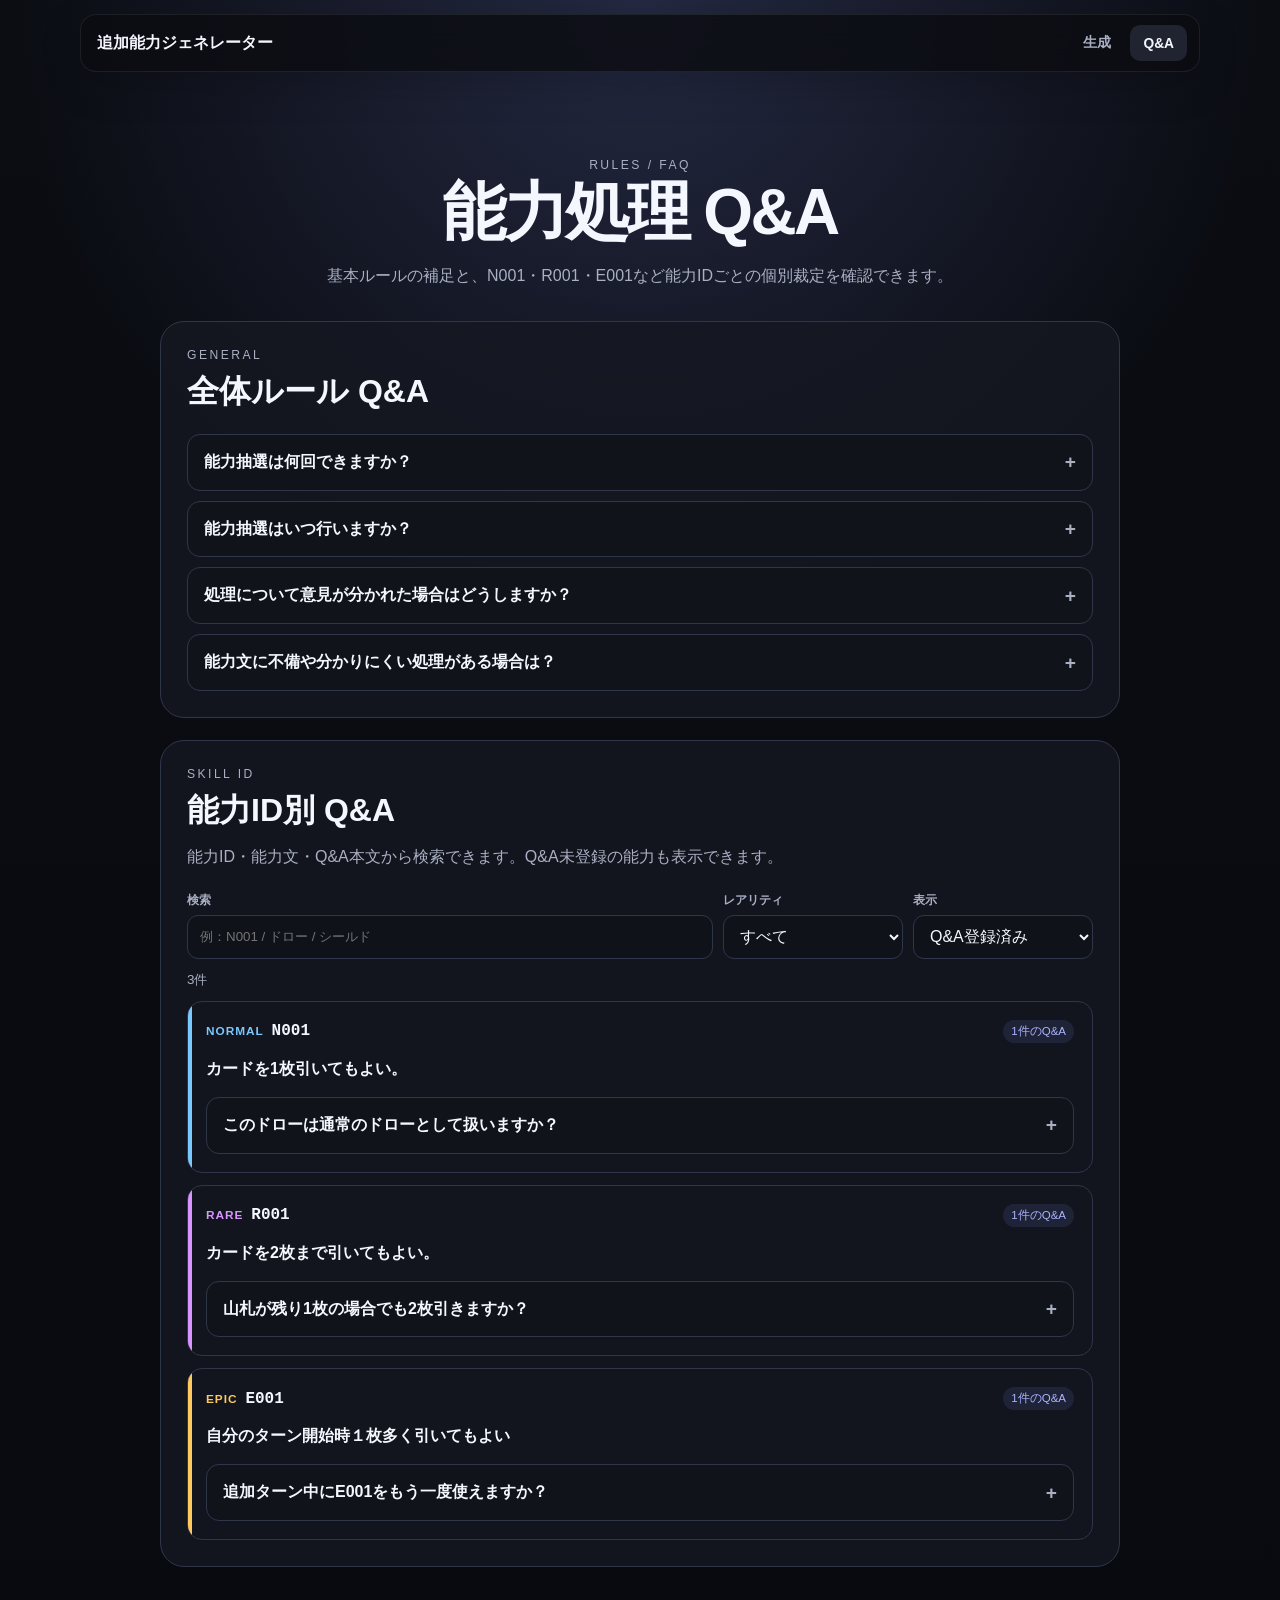
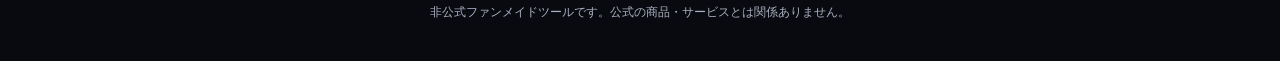
==== qa.html @ b52f4e7c "Add files via upload" ====
<!doctype html>
<html lang="ja">
<head>
  <meta charset="UTF-8" />
  <meta name="viewport" content="width=device-width, initial-scale=1.0" />
  <meta name="description" content="追加能力ジェネレーター 能力処理Q&A" />
  <title>能力Q&A | 追加能力ジェネレーター</title>
  <link rel="stylesheet" href="./style.css?v=20260819_1120" />
</head>
<body>
  <nav class="site-nav">
    <a class="nav-brand" href="./index.html">追加能力ジェネレーター</a>
    <div class="nav-links">
      <a class="nav-link" href="./index.html">生成</a>
      <a class="nav-link active" href="./qa.html">Q&amp;A</a>
    </div>
  </nav>

  <main class="page-shell qa-page">
    <header class="qa-hero">
      <p class="eyebrow">RULES / FAQ</p>
      <h1>能力処理 Q&amp;A</h1>
      <p class="lead">基本ルールの補足と、N001・R001・E001など能力IDごとの個別裁定を確認できます。</p>
    </header>

    <section class="qa-section">
      <div class="section-heading">
        <p class="eyebrow">GENERAL</p>
        <h2>全体ルール Q&amp;A</h2>
      </div>
      <div id="general-qa-list" class="qa-list"></div>
    </section>

    <section class="qa-section">
      <div class="section-heading">
        <p class="eyebrow">SKILL ID</p>
        <h2>能力ID別 Q&amp;A</h2>
        <p class="section-lead">能力ID・能力文・Q&amp;A本文から検索できます。Q&amp;A未登録の能力も表示できます。</p>
      </div>

      <div class="qa-toolbar">
        <label class="search-box">
          <span>検索</span>
          <input id="qa-search" type="search" placeholder="例：N001 / ドロー / シールド" />
        </label>
        <label class="filter-box">
          <span>レアリティ</span>
          <select id="qa-rarity-filter">
            <option value="all">すべて</option>
            <option value="normal">NORMAL</option>
            <option value="rare">RARE</option>
            <option value="epic">EPIC</option>
          </select>
        </label>
        <label class="filter-box">
          <span>表示</span>
          <select id="qa-status-filter">
            <option value="registered">Q&amp;A登録済み</option>
            <option value="all">すべての能力</option>
            <option value="unregistered">未登録のみ</option>
          </select>
        </label>
      </div>

      <div class="qa-count-row"><span id="qa-result-count">0件</span></div>
      <div id="skill-qa-list" class="skill-qa-list"></div>
    </section>

    <footer><p>非公式ファンメイドツールです。公式の商品・サービスとは関係ありません。</p></footer>
  </main>

  <script type="module" src="./qa.js?v=20260819_1120"></script>
</body>
</html>
---- style.css ----
:root {
  color-scheme: dark;
  --bg: #0c0d12;
  --panel: #151821;
  --panel-2: #1d2230;
  --text: #f5f7ff;
  --muted: #a9b0c3;
  --line: #30364a;
  --normal: #79c8ff;
  --rare: #d995ff;
  --epic: #ffc95f;
  --accent: #7e8cff;
}

* {
  box-sizing: border-box;
}

body {
  margin: 0;
  min-height: 100vh;
  font-family:
    Inter, "Noto Sans JP", "Yu Gothic UI", "Yu Gothic", Meiryo, sans-serif;
  background:
    radial-gradient(circle at top, #242942 0%, transparent 35%),
    linear-gradient(180deg, #0b0d13 0%, #090a0f 100%);
  color: var(--text);
}

button,
select {
  font: inherit;
}

button {
  cursor: pointer;
}

.page-shell {
  width: min(960px, calc(100% - 32px));
  margin: 0 auto;
  padding: 48px 0 28px;
}

.hero {
  text-align: center;
  margin-bottom: 28px;
}

.eyebrow {
  margin: 0 0 8px;
  letter-spacing: 0.2em;
  font-size: 0.76rem;
  color: var(--muted);
}

h1 {
  margin: 0;
  font-size: clamp(2rem, 6vw, 4rem);
  line-height: 1;
  letter-spacing: -0.04em;
}

.lead {
  max-width: 650px;
  margin: 18px auto 0;
  line-height: 1.8;
  color: var(--muted);
}

.generator-panel {
  padding: 22px;
  border: 1px solid var(--line);
  border-radius: 24px;
  background: rgba(21, 24, 33, 0.92);
  box-shadow: 0 24px 80px rgba(0, 0, 0, 0.35);
}

.control-row {
  display: grid;
  grid-template-columns: auto minmax(120px, 190px) 1fr;
  gap: 12px;
  align-items: center;
  margin-bottom: 18px;
}

.control-row label {
  color: var(--muted);
  font-size: 0.92rem;
}

select,
.primary-button,
.secondary-button {
  min-height: 44px;
  border-radius: 12px;
  border: 1px solid var(--line);
}

select {
  padding: 0 12px;
  background: #0f1219;
  color: var(--text);
}

.primary-button {
  border: 0;
  padding: 0 24px;
  font-weight: 800;
  color: white;
  background: linear-gradient(135deg, #596cff, #965eff);
  box-shadow: 0 10px 28px rgba(109, 96, 255, 0.28);
}

.primary-button:hover {
  filter: brightness(1.08);
}

.result-card {
  position: relative;
  overflow: hidden;
  min-height: 390px;
  padding: 28px;
  border-radius: 20px;
  border: 1px solid var(--line);
  background:
    linear-gradient(145deg, rgba(255, 255, 255, 0.035), transparent 45%),
    var(--panel-2);
}

.result-card::before {
  content: "";
  position: absolute;
  inset: 0 auto 0 0;
  width: 5px;
  background: var(--normal);
}

.result-card.rarity-rare::before {
  background: var(--rare);
}

.result-card.rarity-epic::before {
  background: var(--epic);
}

.result-card.rarity-epic {
  box-shadow:
    inset 0 0 45px rgba(255, 201, 95, 0.06),
    0 0 40px rgba(255, 201, 95, 0.05);
}

.card-top,
.count-area {
  display: flex;
  align-items: center;
  justify-content: space-between;
  gap: 16px;
}

.card-top {
  margin-bottom: 32px;
}

.rarity-badge {
  display: inline-flex;
  align-items: center;
  min-height: 34px;
  padding: 0 13px;
  border-radius: 999px;
  background: rgba(121, 200, 255, 0.13);
  color: var(--normal);
  font-weight: 900;
  letter-spacing: 0.08em;
}

.rarity-rare .rarity-badge {
  background: rgba(217, 149, 255, 0.13);
  color: var(--rare);
}

.rarity-epic .rarity-badge {
  background: rgba(255, 201, 95, 0.14);
  color: var(--epic);
}

.skill-id {
  color: var(--muted);
  font-family: ui-monospace, SFMono-Regular, Menlo, Consolas, monospace;
}

.result-block {
  padding: 4px 0;
}

.result-label {
  display: block;
  margin-bottom: 10px;
  color: var(--muted);
  font-size: 0.78rem;
  font-weight: 800;
  letter-spacing: 0.12em;
}

.result-block p {
  margin: 0;
  font-size: clamp(1.1rem, 3vw, 1.45rem);
  line-height: 1.75;
  font-weight: 700;
}

.divider {
  height: 1px;
  margin: 24px 0;
  background: var(--line);
}

.count-area .result-label {
  margin: 0;
}

#count-text {
  font-size: clamp(1.15rem, 3vw, 1.5rem);
}

.secondary-actions {
  display: flex;
  justify-content: flex-end;
  margin-top: 14px;
}

.secondary-button {
  padding: 0 18px;
  background: #11141c;
  color: var(--text);
}

.secondary-button:disabled {
  opacity: 0.45;
  cursor: default;
}

.info-grid {
  display: grid;
  grid-template-columns: repeat(3, 1fr);
  gap: 14px;
  margin-top: 18px;
}

.info-card {
  padding: 18px;
  border: 1px solid var(--line);
  border-radius: 16px;
  background: rgba(21, 24, 33, 0.72);
}

.info-card h2 {
  margin: 0 0 8px;
  font-size: 1rem;
}

.info-card:nth-child(1) h2 {
  color: var(--normal);
}

.info-card:nth-child(2) h2 {
  color: var(--rare);
}

.info-card:nth-child(3) h2 {
  color: var(--epic);
}

.info-card p,
footer {
  color: var(--muted);
}

.info-card p {
  margin: 0;
  line-height: 1.7;
  font-size: 0.9rem;
}

footer {
  padding-top: 24px;
  text-align: center;
  font-size: 0.78rem;
}

@media (max-width: 700px) {
  .page-shell {
    width: min(100% - 20px, 960px);
    padding-top: 28px;
  }

  .generator-panel {
    padding: 14px;
    border-radius: 18px;
  }

  .control-row {
    grid-template-columns: 1fr;
  }

  .control-row label {
    margin-bottom: -4px;
  }

  .result-card {
    min-height: 360px;
    padding: 22px 20px;
  }

  .info-grid {
    grid-template-columns: 1fr;
  }
}


/* ===== Ability Stock ===== */

.secondary-actions {
  gap: 10px;
}

.stock-button {
  min-height: 44px;
  padding: 0 20px;
  border: 1px solid rgba(126, 140, 255, 0.45);
  border-radius: 12px;
  background: rgba(126, 140, 255, 0.13);
  color: var(--text);
  font-weight: 800;
}

.stock-button:hover:not(:disabled) {
  background: rgba(126, 140, 255, 0.22);
}

.stock-button:disabled {
  opacity: 0.45;
  cursor: default;
}

.stock-section {
  margin-top: 18px;
  padding: 22px;
  border: 1px solid var(--line);
  border-radius: 24px;
  background: rgba(21, 24, 33, 0.86);
}

.stock-header {
  display: flex;
  align-items: center;
  justify-content: space-between;
  gap: 16px;
}

.stock-header h2 {
  margin: 0;
  font-size: 1.35rem;
}

.stock-header h2 span {
  display: inline-flex;
  align-items: center;
  justify-content: center;
  min-width: 30px;
  min-height: 30px;
  margin-left: 6px;
  padding: 0 8px;
  border-radius: 999px;
  background: #252a39;
  color: var(--muted);
  font-size: 0.88rem;
}

.stock-eyebrow {
  margin-bottom: 4px;
}

.stock-note {
  margin: 10px 0 18px;
  color: var(--muted);
  font-size: 0.82rem;
}

.danger-button {
  min-height: 40px;
  padding: 0 14px;
  border: 1px solid #4d3540;
  border-radius: 10px;
  background: #1a1216;
  color: #ff9aad;
}

.danger-button:disabled {
  opacity: 0.4;
  cursor: default;
}

.stock-list {
  display: grid;
  gap: 12px;
}

.stock-empty {
  margin: 0;
  padding: 24px 12px;
  border: 1px dashed var(--line);
  border-radius: 14px;
  text-align: center;
  color: var(--muted);
}

.stock-item {
  position: relative;
  overflow: hidden;
  display: grid;
  grid-template-columns: 52px 1fr auto;
  gap: 14px;
  align-items: start;
  padding: 16px;
  border: 1px solid var(--line);
  border-radius: 14px;
  background: #12151d;
}

.stock-item::before {
  content: "";
  position: absolute;
  inset: 0 auto 0 0;
  width: 4px;
  background: var(--normal);
}

.stock-item.rarity-rare::before {
  background: var(--rare);
}

.stock-item.rarity-epic::before {
  background: var(--epic);
}

.stock-number {
  color: var(--muted);
  font-family: ui-monospace, SFMono-Regular, Menlo, Consolas, monospace;
  font-weight: 800;
}

.stock-content {
  min-width: 0;
}

.stock-meta {
  display: flex;
  flex-wrap: wrap;
  gap: 7px;
  align-items: center;
  margin-bottom: 8px;
}

.stock-rarity {
  font-size: 0.75rem;
  font-weight: 900;
  letter-spacing: 0.08em;
}

.stock-item.rarity-normal .stock-rarity {
  color: var(--normal);
}

.stock-item.rarity-rare .stock-rarity {
  color: var(--rare);
}

.stock-item.rarity-epic .stock-rarity {
  color: var(--epic);
}

.stock-skill-id,
.stock-count-text {
  color: var(--muted);
  font-size: 0.76rem;
}

.stock-condition,
.stock-skill {
  margin: 0;
  line-height: 1.65;
}

.stock-condition {
  margin-bottom: 5px;
  color: #cdd2df;
  font-size: 0.88rem;
}

.stock-skill {
  font-weight: 700;
}

.stock-delete {
  min-height: 34px;
  padding: 0 10px;
  border: 1px solid var(--line);
  border-radius: 9px;
  background: #171a23;
  color: var(--muted);
}

.stock-delete:hover {
  color: #ff9aad;
  border-color: #60404a;
}

@media (max-width: 700px) {
  .secondary-actions {
    display: grid;
    grid-template-columns: 1fr 1fr;
  }

  .secondary-button,
  .stock-button {
    width: 100%;
  }

  .stock-section {
    padding: 16px 14px;
    border-radius: 18px;
  }

  .stock-header {
    align-items: flex-start;
  }

  .stock-item {
    grid-template-columns: 34px 1fr;
  }

  .stock-delete {
    grid-column: 2;
    justify-self: start;
  }
}


/* ===== Usage Counter ===== */

.stock-usage-area {
  display: flex;
  flex-wrap: wrap;
  align-items: center;
  gap: 10px;
  margin-top: 12px;
}

.stock-usage-text {
  display: inline-flex;
  align-items: center;
  min-height: 34px;
  padding: 0 11px;
  border-radius: 9px;
  background: #202532;
  font-size: 0.86rem;
}

.stock-use {
  min-height: 36px;
  padding: 0 14px;
  border: 1px solid rgba(126, 140, 255, 0.48);
  border-radius: 9px;
  background: rgba(126, 140, 255, 0.15);
  color: var(--text);
  font-weight: 800;
}

.stock-use:hover:not(:disabled) {
  background: rgba(126, 140, 255, 0.26);
}

.stock-use:disabled {
  border-color: var(--line);
  background: #161922;
  color: #747b8e;
  cursor: default;
}

.stock-item.usage-complete {
  opacity: 0.72;
}

.stock-item.usage-complete .stock-usage-text {
  background: #1a1c24;
  color: #8b92a3;
}


/* ===== Batch Generate ===== */

.batch-button {
  min-height: 44px;
  padding: 0 20px;
  border: 1px solid rgba(255, 201, 95, 0.48);
  border-radius: 12px;
  background: rgba(255, 201, 95, 0.12);
  color: var(--text);
  font-weight: 800;
}

.batch-button:hover {
  background: rgba(255, 201, 95, 0.22);
}

@media (max-width: 700px) {
  .secondary-actions {
    grid-template-columns: 1fr 1fr 1fr;
  }

  .batch-button {
    width: 100%;
  }
}


/* ===== Navigation / Rules / Q&A ===== */
.site-nav {
  position: sticky;
  top: 0;
  z-index: 50;
  display: flex;
  align-items: center;
  justify-content: space-between;
  gap: 18px;
  width: min(1120px, calc(100% - 32px));
  margin: 14px auto 0;
  padding: 10px 12px 10px 16px;
  border: 1px solid rgba(255,255,255,.08);
  border-radius: 16px;
  background: rgba(12,13,18,.82);
  backdrop-filter: blur(18px);
  box-shadow: 0 12px 40px rgba(0,0,0,.18);
}
.nav-brand { color: var(--text); text-decoration: none; font-weight: 900; }
.nav-links { display: flex; gap: 6px; }
.nav-link {
  display: inline-flex; align-items: center; min-height: 36px; padding: 0 13px;
  border-radius: 10px; color: var(--muted); text-decoration: none; font-size: .86rem; font-weight: 800;
}
.nav-link:hover, .nav-link.active { background: #202431; color: var(--text); }

.rules-section, .qa-section {
  margin-top: 22px; padding: 26px; border: 1px solid var(--line); border-radius: 24px;
  background: rgba(21,24,33,.82);
}
.section-heading { margin-bottom: 20px; }
.section-heading h2 { margin: 0; font-size: clamp(1.45rem,4vw,2rem); }
.section-lead { max-width: 780px; margin: 10px 0 0; color: var(--muted); line-height: 1.8; }
.rules-grid { display: grid; grid-template-columns: repeat(2,1fr); gap: 12px; }
.rule-card {
  display: grid; grid-template-columns: 42px 1fr; gap: 12px; padding: 18px;
  border: 1px solid var(--line); border-radius: 16px; background: #12151d;
}
.rule-card.wide-rule { grid-column: 1 / -1; }
.rule-number {
  display: inline-flex; align-items: center; justify-content: center; width: 38px; height: 38px;
  border-radius: 10px; background: rgba(126,140,255,.14); color: #aab3ff; font-weight: 900;
  font-family: ui-monospace,SFMono-Regular,Menlo,Consolas,monospace;
}
.rule-card h3 { margin: 2px 0 7px; font-size: 1rem; }
.rule-card p { margin: 0; color: var(--muted); line-height: 1.75; font-size: .9rem; }
.rules-note {
  display: grid; grid-template-columns: 48px 1fr auto; gap: 14px; align-items: center; margin-top: 14px; padding: 18px;
  border: 1px solid rgba(217,149,255,.24); border-radius: 16px;
  background: linear-gradient(135deg,rgba(217,149,255,.08),rgba(126,140,255,.07));
}
.rules-note-icon {
  display: flex; align-items: center; justify-content: center; width: 44px; height: 44px; border-radius: 50%;
  background: rgba(217,149,255,.16); color: var(--rare); font-size: 1.2rem; font-weight: 900;
}
.rules-note h3, .rules-note p { margin: 0; }
.rules-note p { margin-top: 4px; color: var(--muted); line-height: 1.6; font-size: .87rem; }
.qa-link-button, .qa-current-button, .stock-qa-link {
  display: inline-flex; align-items: center; justify-content: center; text-decoration: none; font-weight: 800;
}
.qa-link-button {
  min-height: 42px; padding: 0 16px; border: 1px solid rgba(217,149,255,.34); border-radius: 11px;
  background: rgba(217,149,255,.1); color: var(--text);
}
.qa-current-button {
  min-height: 44px; padding: 0 16px; border: 1px solid rgba(121,200,255,.38); border-radius: 12px;
  background: rgba(121,200,255,.09); color: var(--text);
}
.qa-current-button.disabled { opacity: .4; pointer-events: none; }
.stock-qa-link {
  min-height: 36px; padding: 0 12px; border: 1px solid var(--line); border-radius: 9px;
  background: #171a23; color: var(--muted); font-size: .82rem;
}
.stock-qa-link:hover { color: var(--text); }

.qa-page { max-width: 1040px; }
.qa-hero { padding: 38px 0 8px; text-align: center; }
.qa-list { display: grid; gap: 10px; }
.qa-list.compact { margin-top: 14px; }
.qa-item { overflow: hidden; border: 1px solid var(--line); border-radius: 13px; background: #10131a; }
.qa-item summary {
  position: relative; padding: 15px 46px 15px 16px; cursor: pointer; list-style: none; font-weight: 800; line-height: 1.55;
}
.qa-item summary::-webkit-details-marker { display: none; }
.qa-item summary::after { content: "+"; position: absolute; right: 16px; top: 50%; transform: translateY(-50%); color: var(--muted); font-size: 1.2rem; }
.qa-item[open] summary::after { content: "−"; }
.qa-answer { padding: 0 16px 16px; color: var(--muted); line-height: 1.8; white-space: pre-wrap; }
.qa-toolbar { display: grid; grid-template-columns: minmax(240px,1fr) 180px 180px; gap: 10px; margin-bottom: 10px; }
.search-box, .filter-box { display: grid; gap: 6px; }
.search-box span, .filter-box span { color: var(--muted); font-size: .76rem; font-weight: 800; }
.search-box input, .filter-box select {
  width: 100%; min-height: 44px; padding: 0 12px; border: 1px solid var(--line); border-radius: 11px;
  background: #0f1219; color: var(--text);
}
.qa-count-row { margin: 12px 0; color: var(--muted); font-size: .84rem; }
.skill-qa-list { display: grid; gap: 12px; }
.skill-qa-card {
  position: relative; overflow: hidden; padding: 18px; border: 1px solid var(--line); border-radius: 15px; background: #12151d;
}
.skill-qa-card::before { content: ""; position: absolute; inset: 0 auto 0 0; width: 4px; background: var(--normal); }
.skill-qa-card.rarity-rare::before { background: var(--rare); }
.skill-qa-card.rarity-epic::before { background: var(--epic); }
.skill-qa-header { display: flex; flex-wrap: wrap; gap: 8px; align-items: center; }
.skill-qa-badge { font-size: .74rem; font-weight: 900; letter-spacing: .08em; }
.rarity-normal .skill-qa-badge { color: var(--normal); }
.rarity-rare .skill-qa-badge { color: var(--rare); }
.rarity-epic .skill-qa-badge { color: var(--epic); }
.skill-qa-id { font-family: ui-monospace,SFMono-Regular,Menlo,Consolas,monospace; }
.qa-status { margin-left: auto; padding: 4px 8px; border-radius: 999px; background: #1d2029; color: var(--muted); font-size: .72rem; }
.qa-status.registered { background: rgba(126,140,255,.12); color: #abb4ff; }
.skill-qa-text { margin: 12px 0 0; line-height: 1.75; font-weight: 700; }
.qa-unregistered-note, .qa-empty { color: var(--muted); }
.qa-unregistered-note { margin: 12px 0 0; font-size: .84rem; }
.qa-empty { padding: 28px; border: 1px dashed var(--line); border-radius: 14px; text-align: center; }

@media (max-width: 760px) {
  .site-nav { width: calc(100% - 20px); margin-top: 10px; }
  .nav-brand { font-size: .88rem; }
  .rules-section, .qa-section { padding: 18px 14px; border-radius: 18px; }
  .rules-grid { grid-template-columns: 1fr; }
  .rule-card.wide-rule { grid-column: auto; }
  .rules-note { grid-template-columns: 42px 1fr; }
  .qa-link-button { grid-column: 1 / -1; }
  .qa-toolbar { grid-template-columns: 1fr; }
  .qa-status { margin-left: 0; }
  .secondary-actions { grid-template-columns: 1fr 1fr; }
  .qa-current-button { width: 100%; }
}
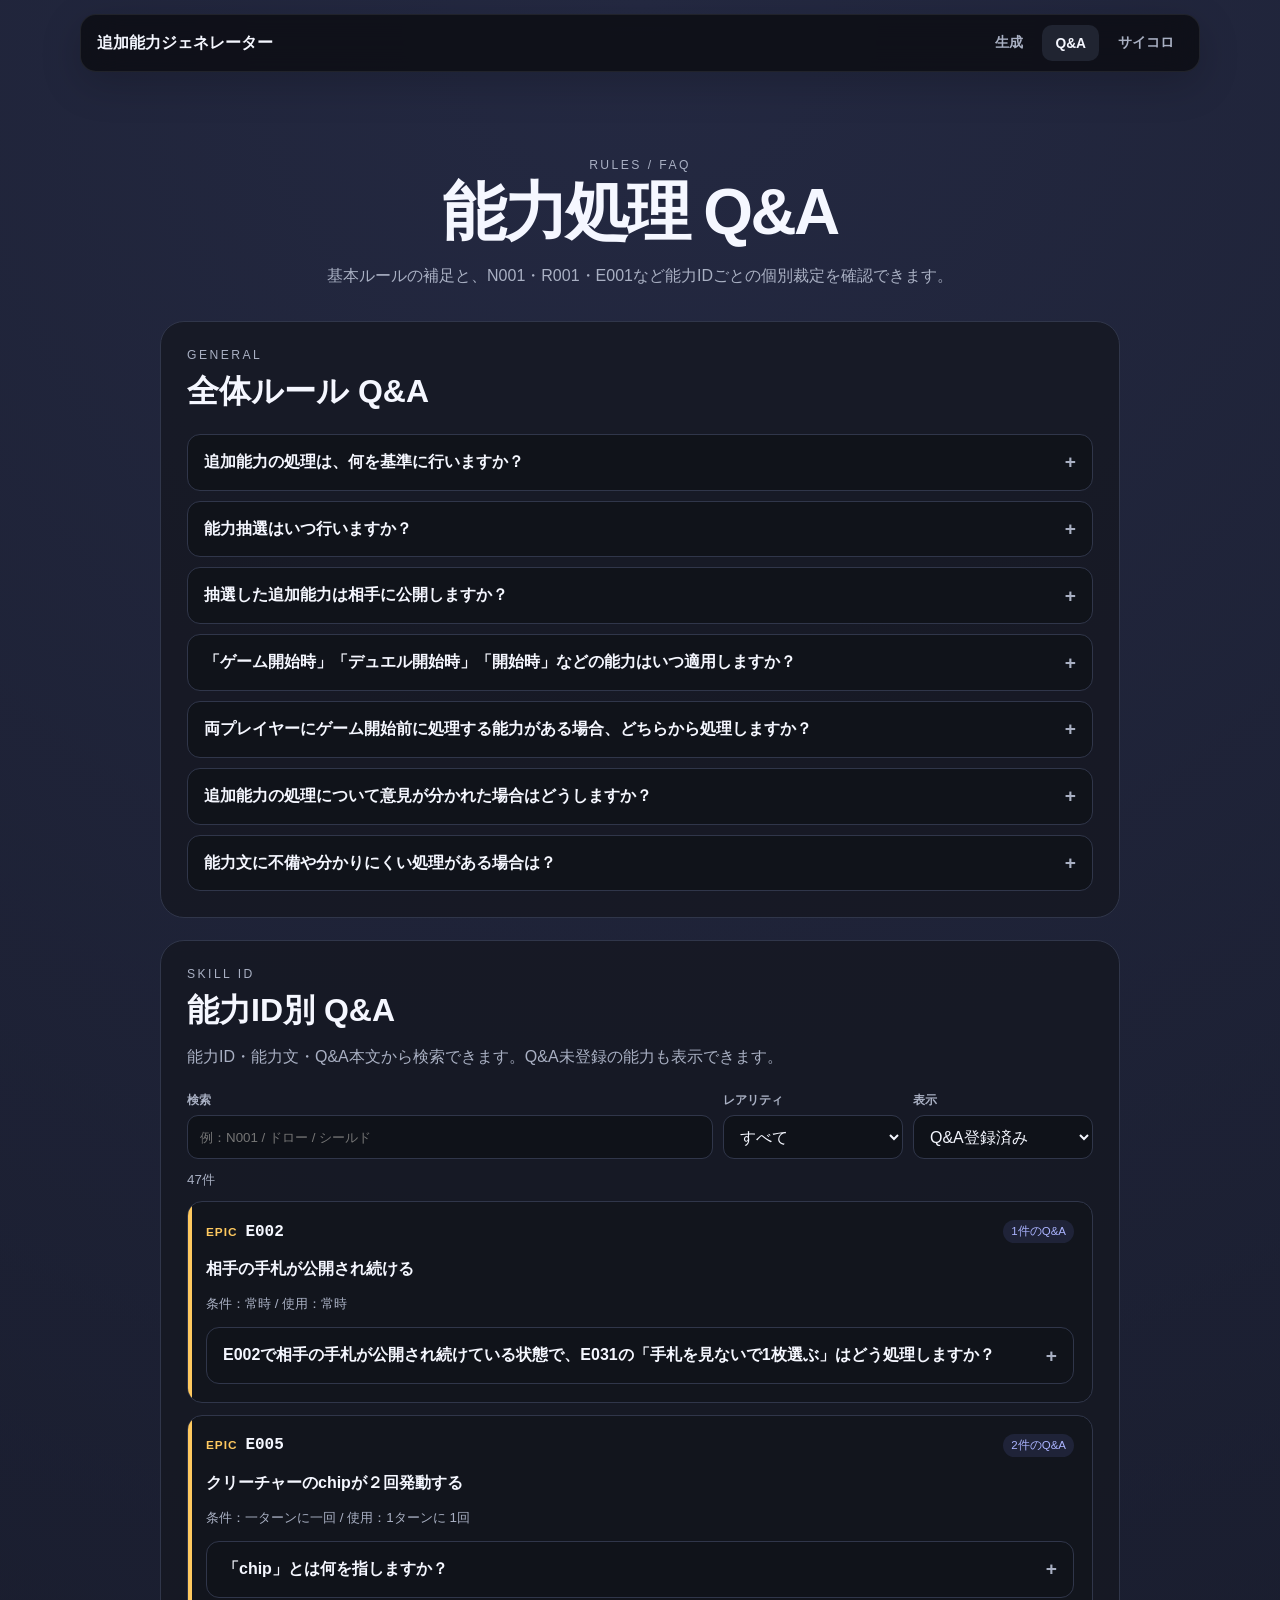
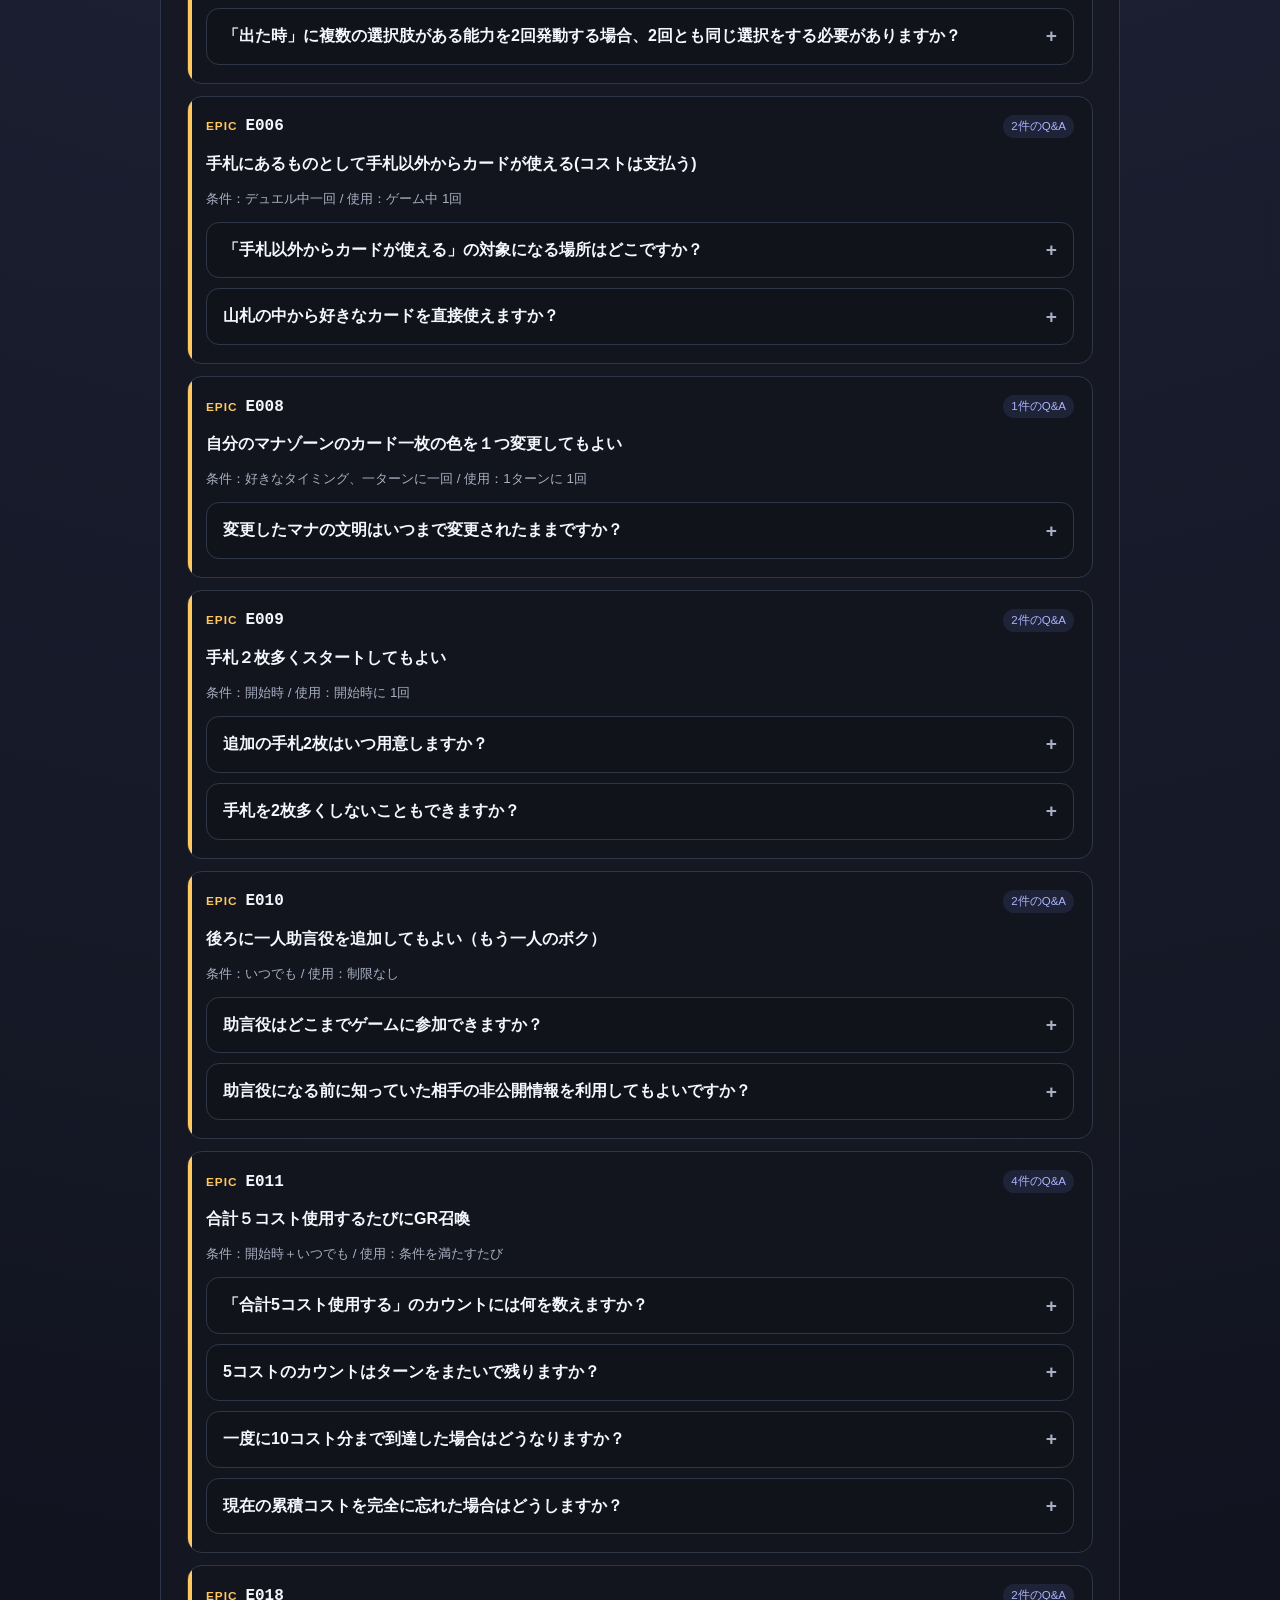
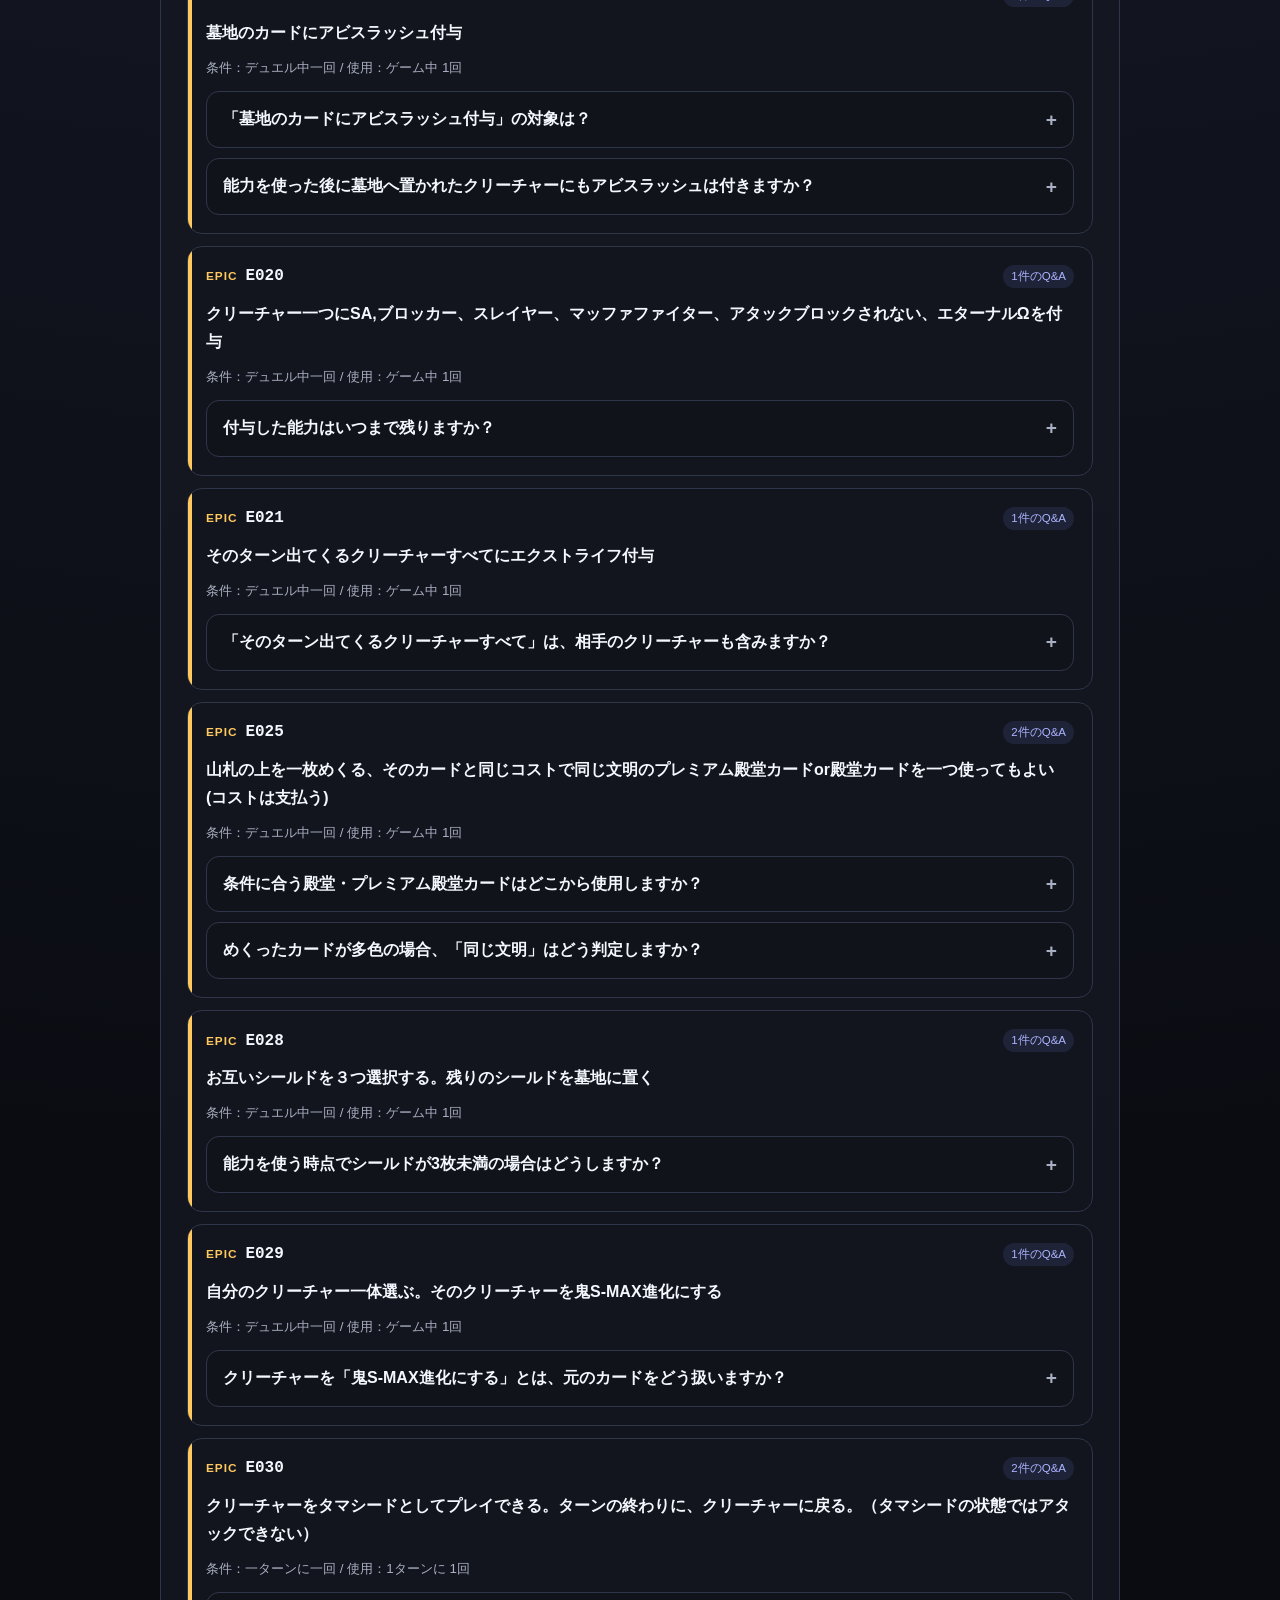
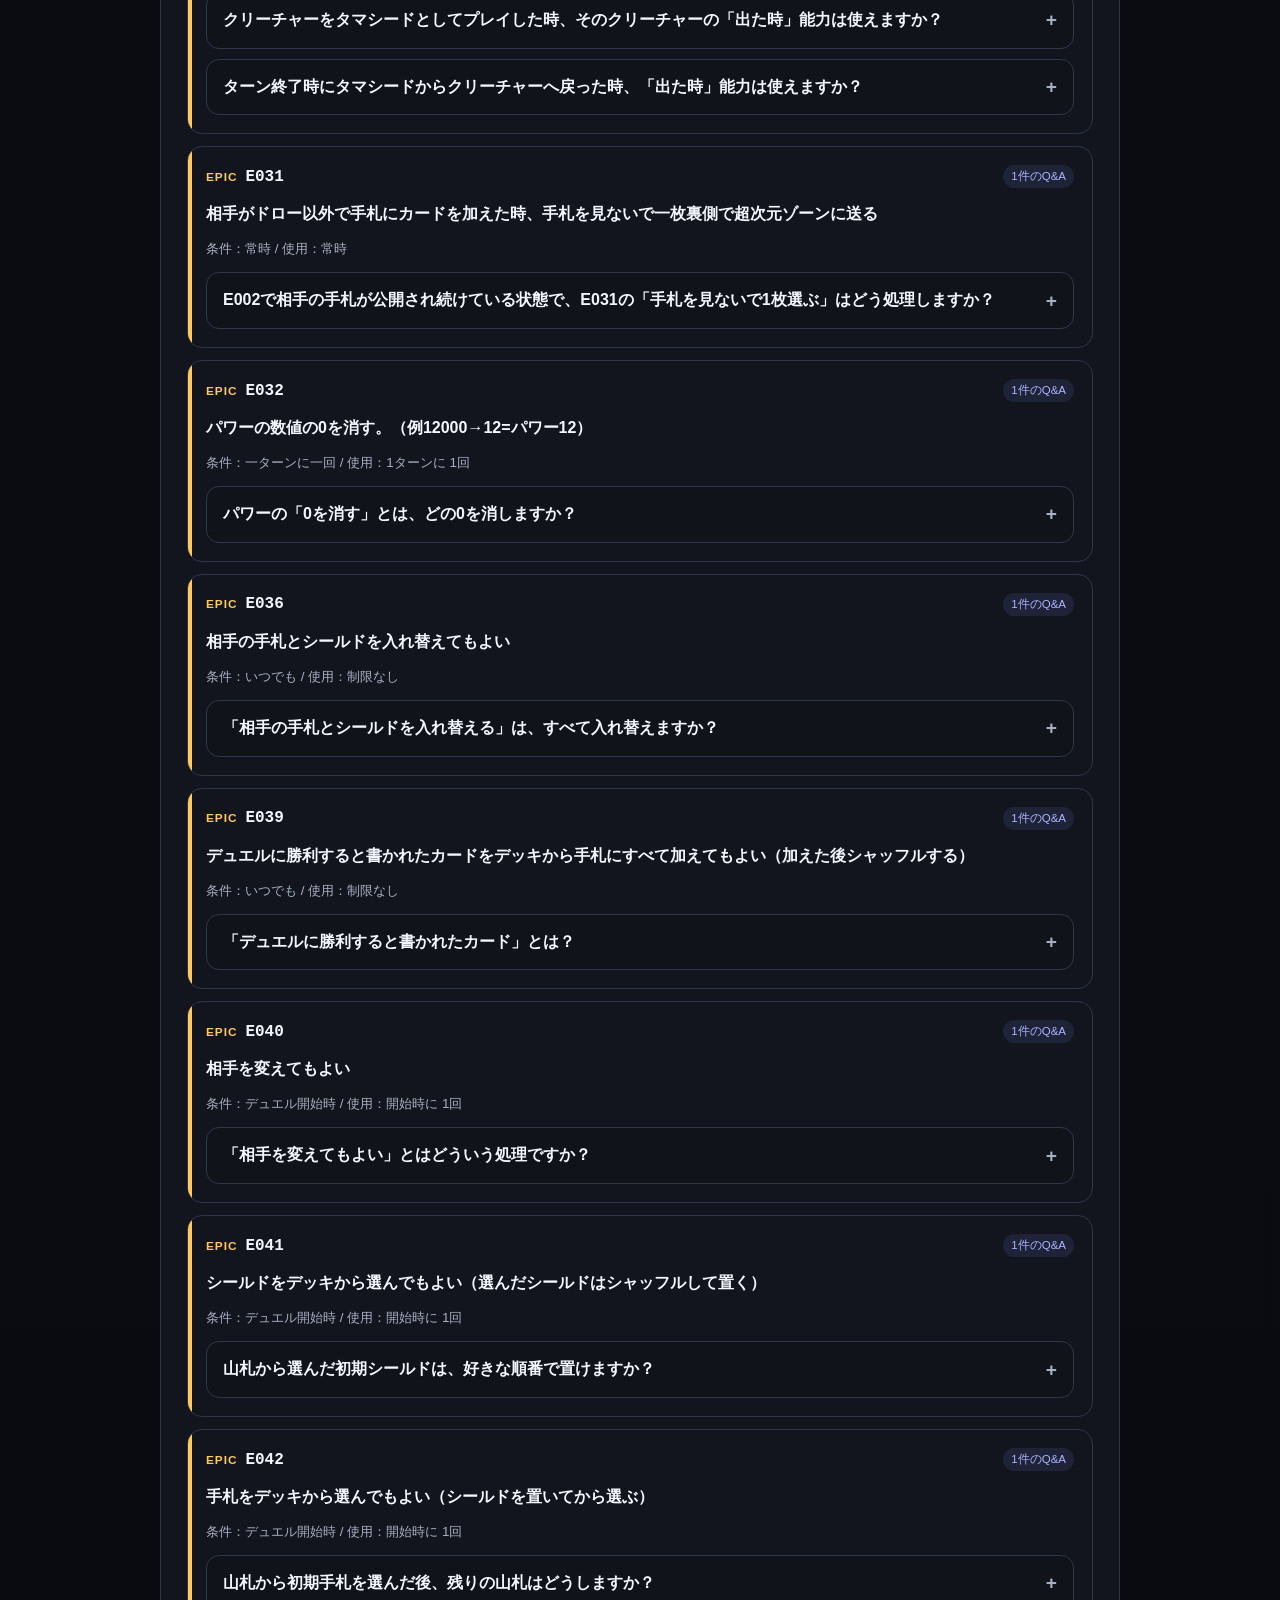
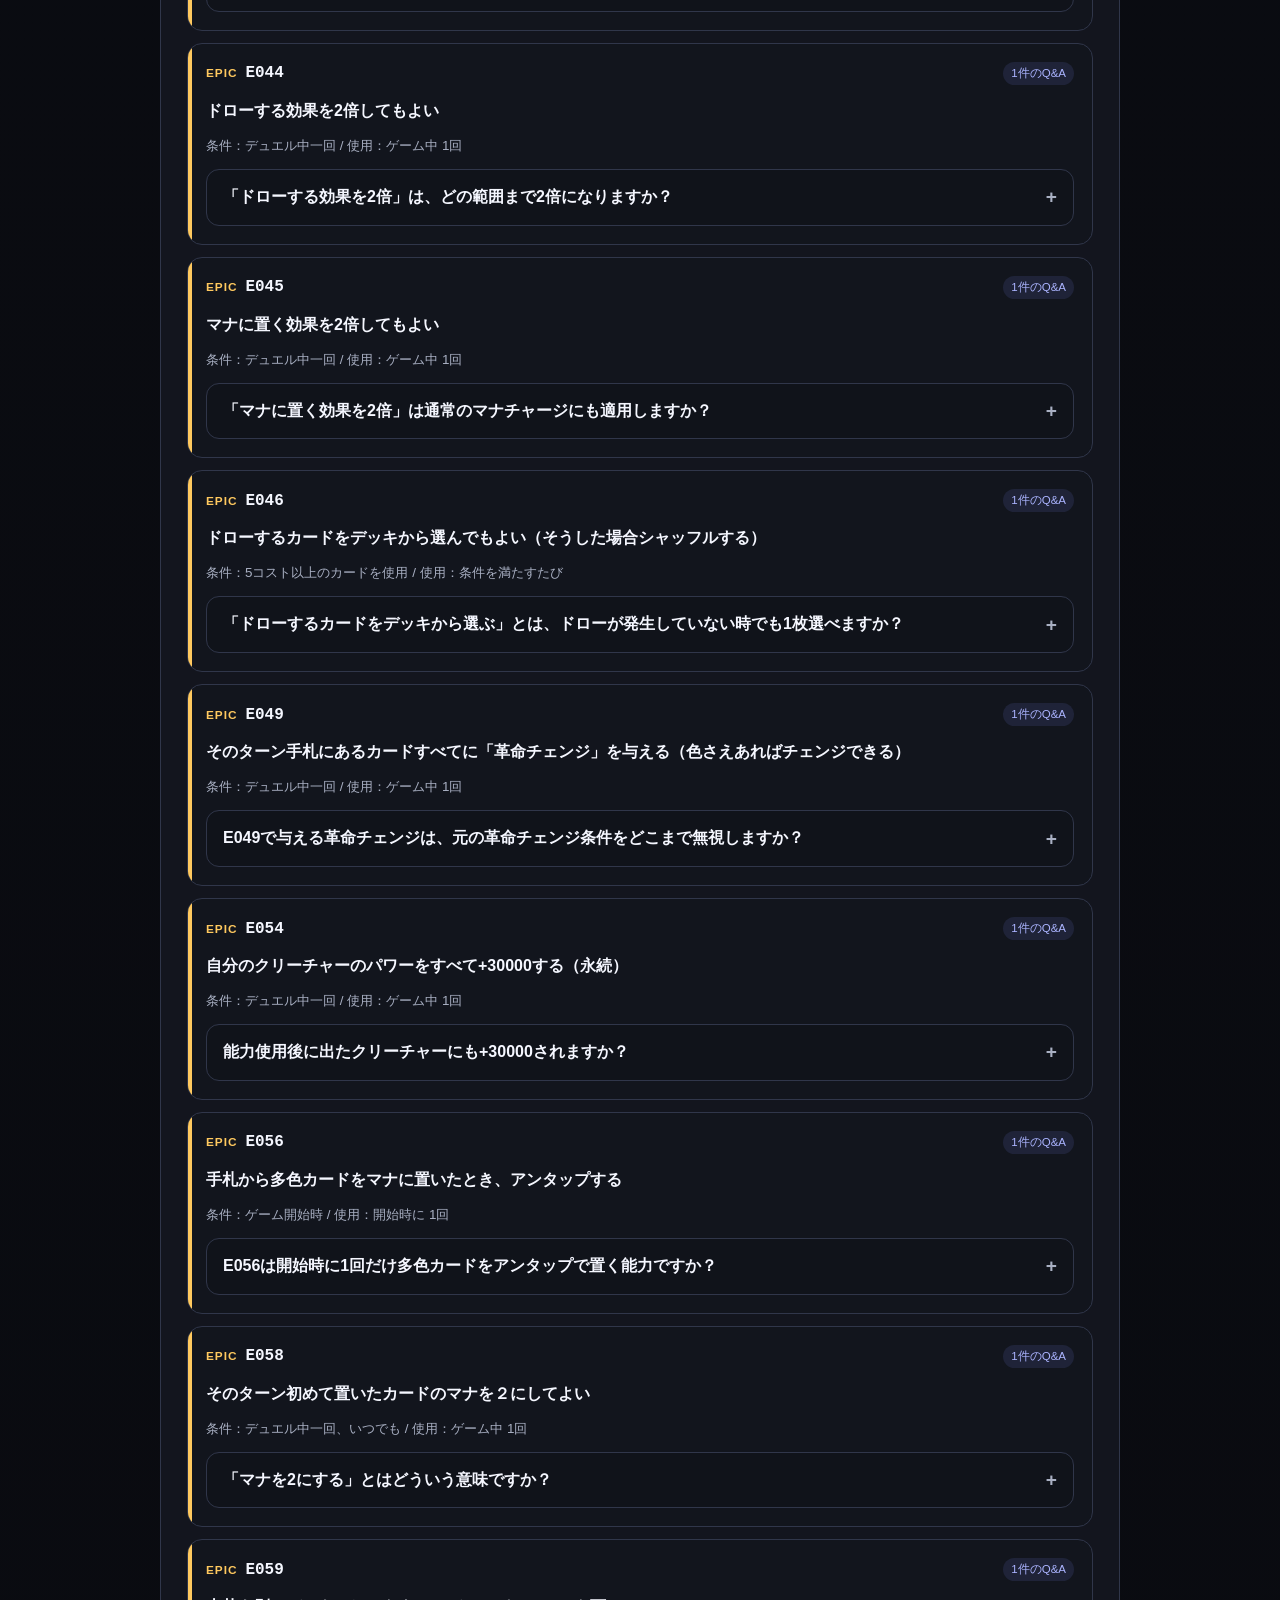
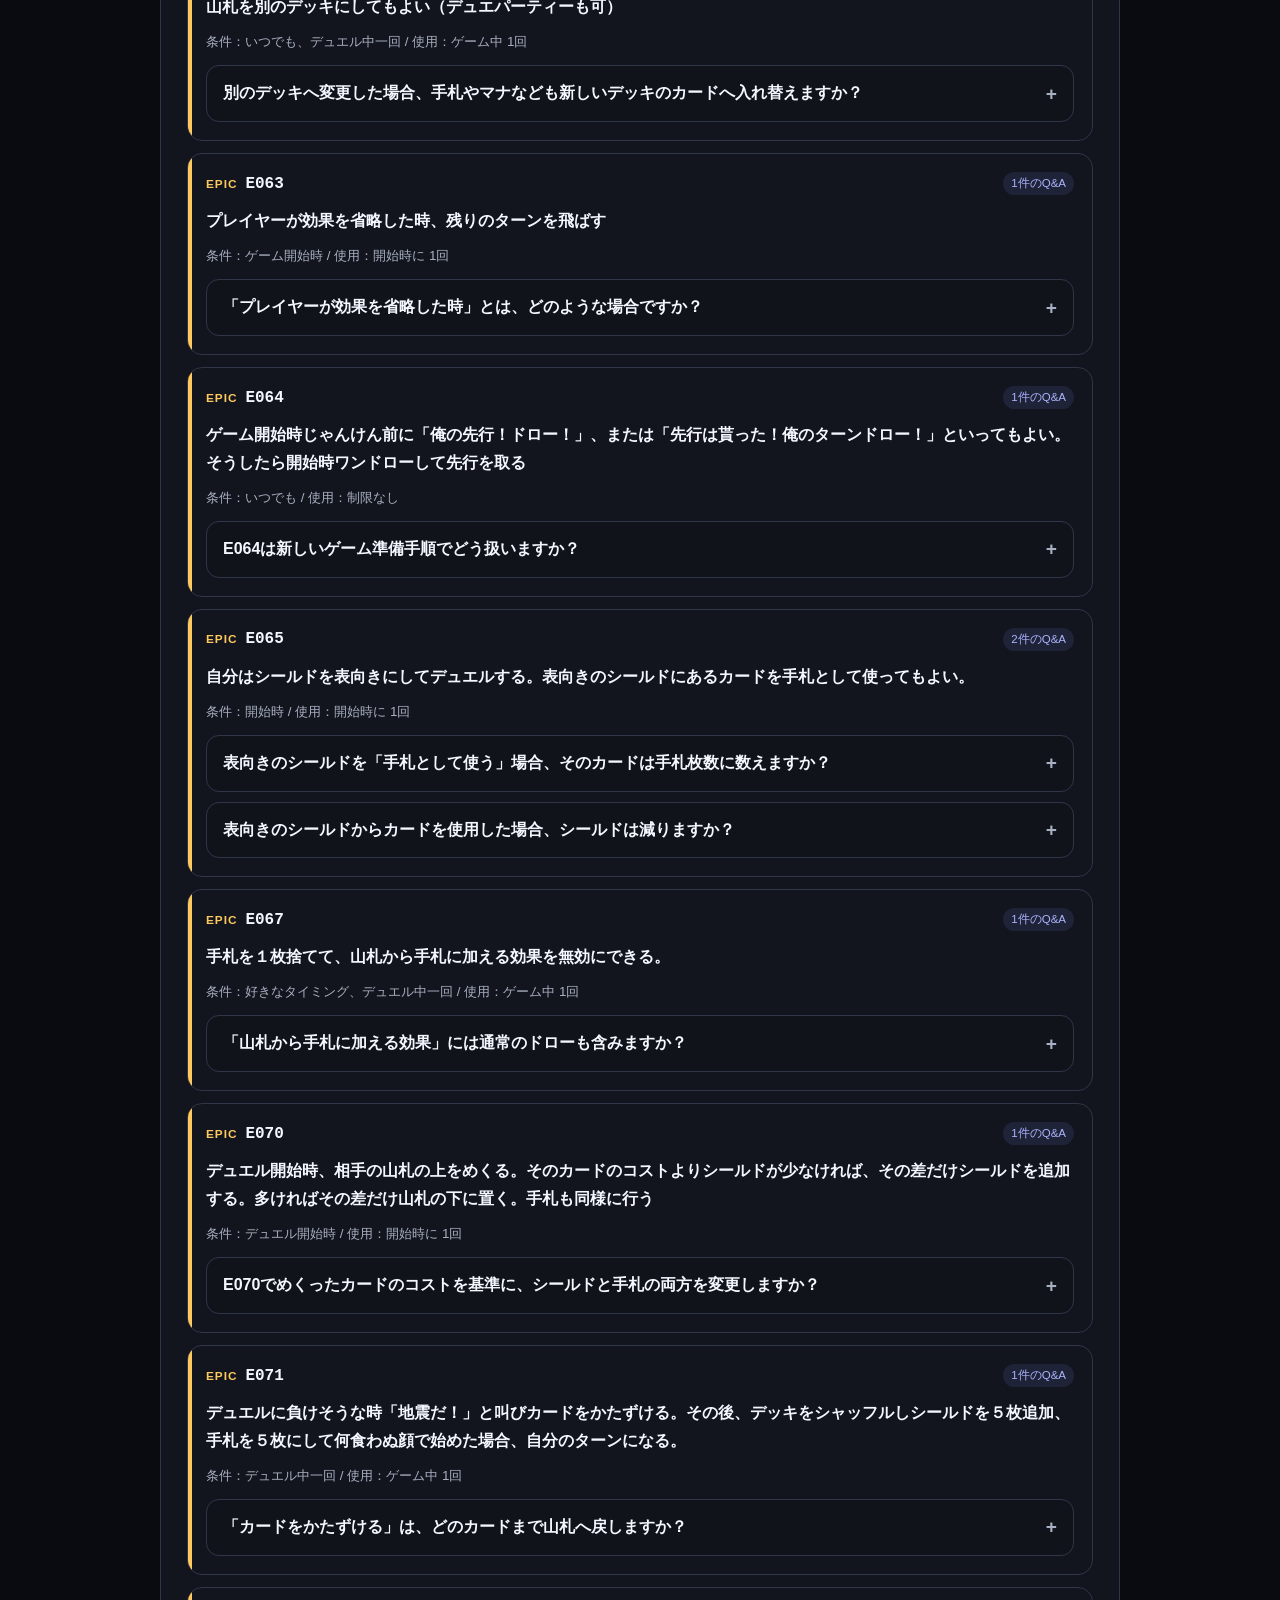
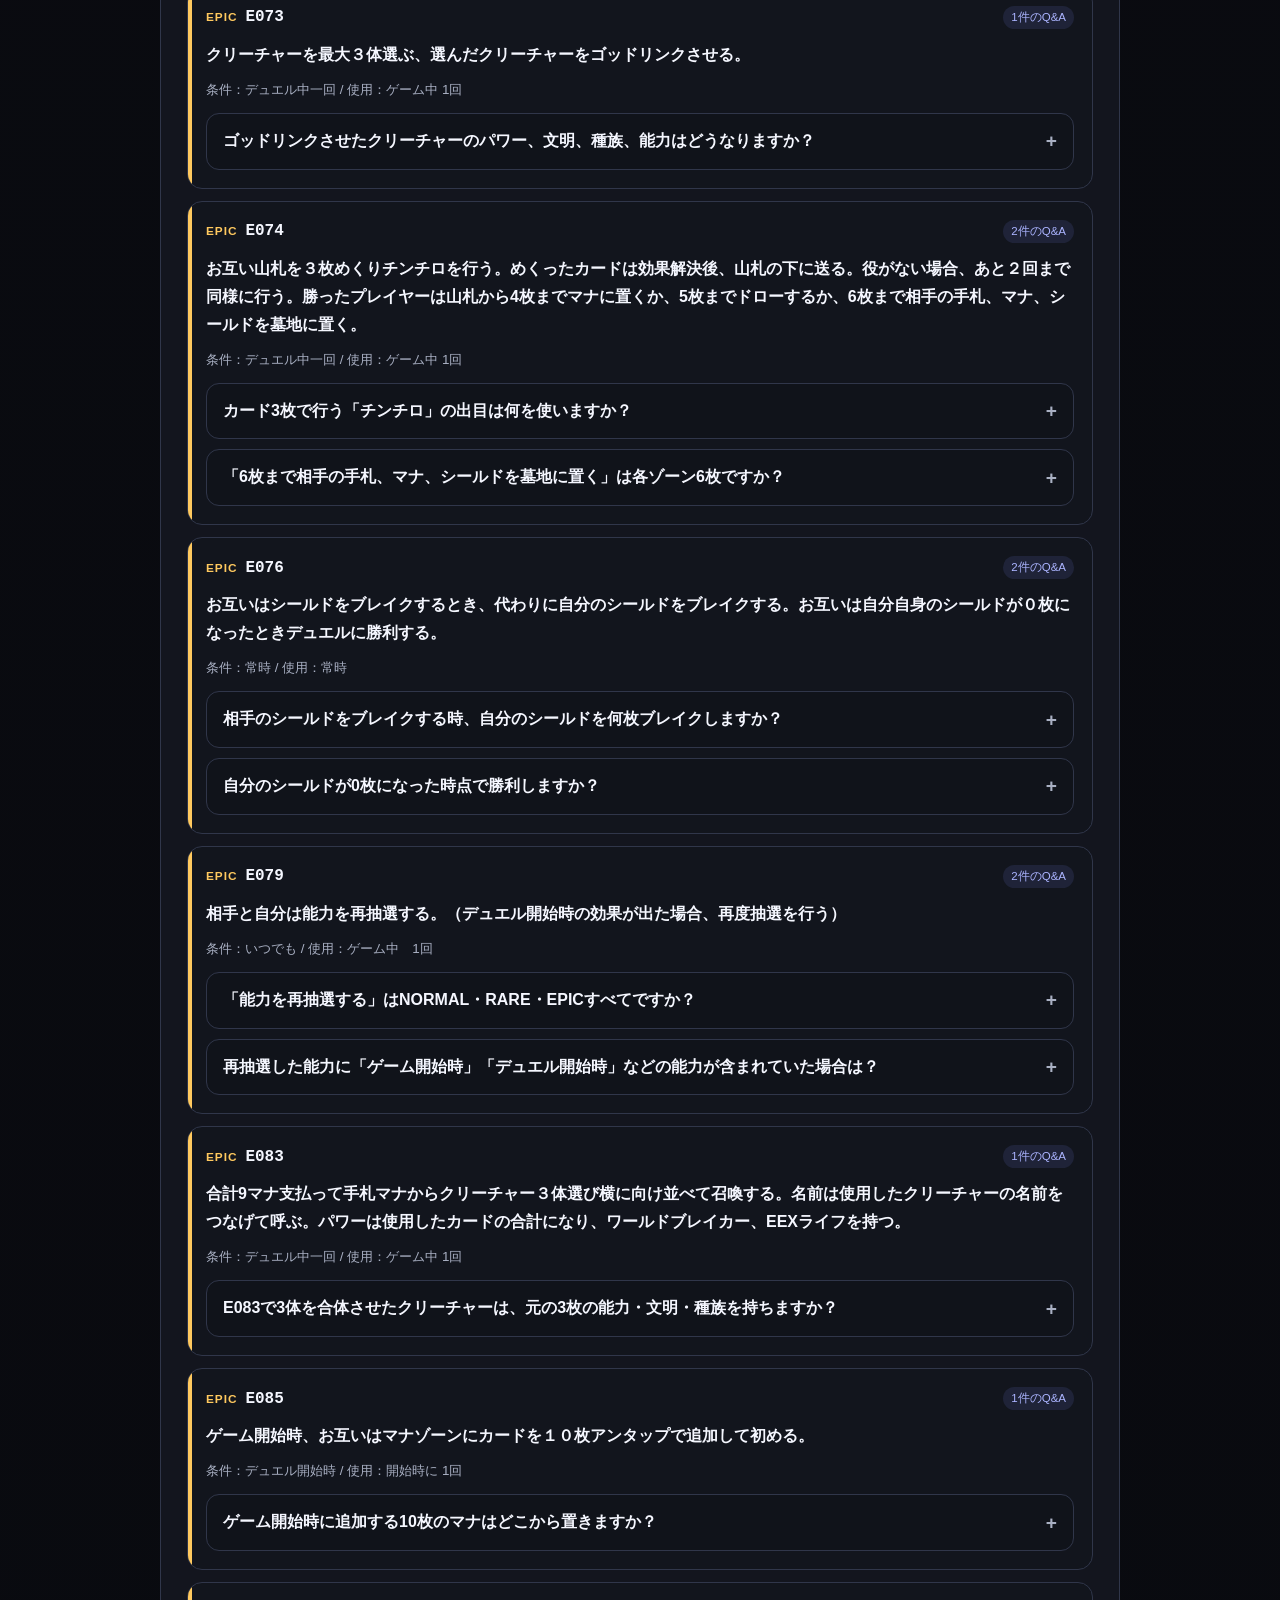
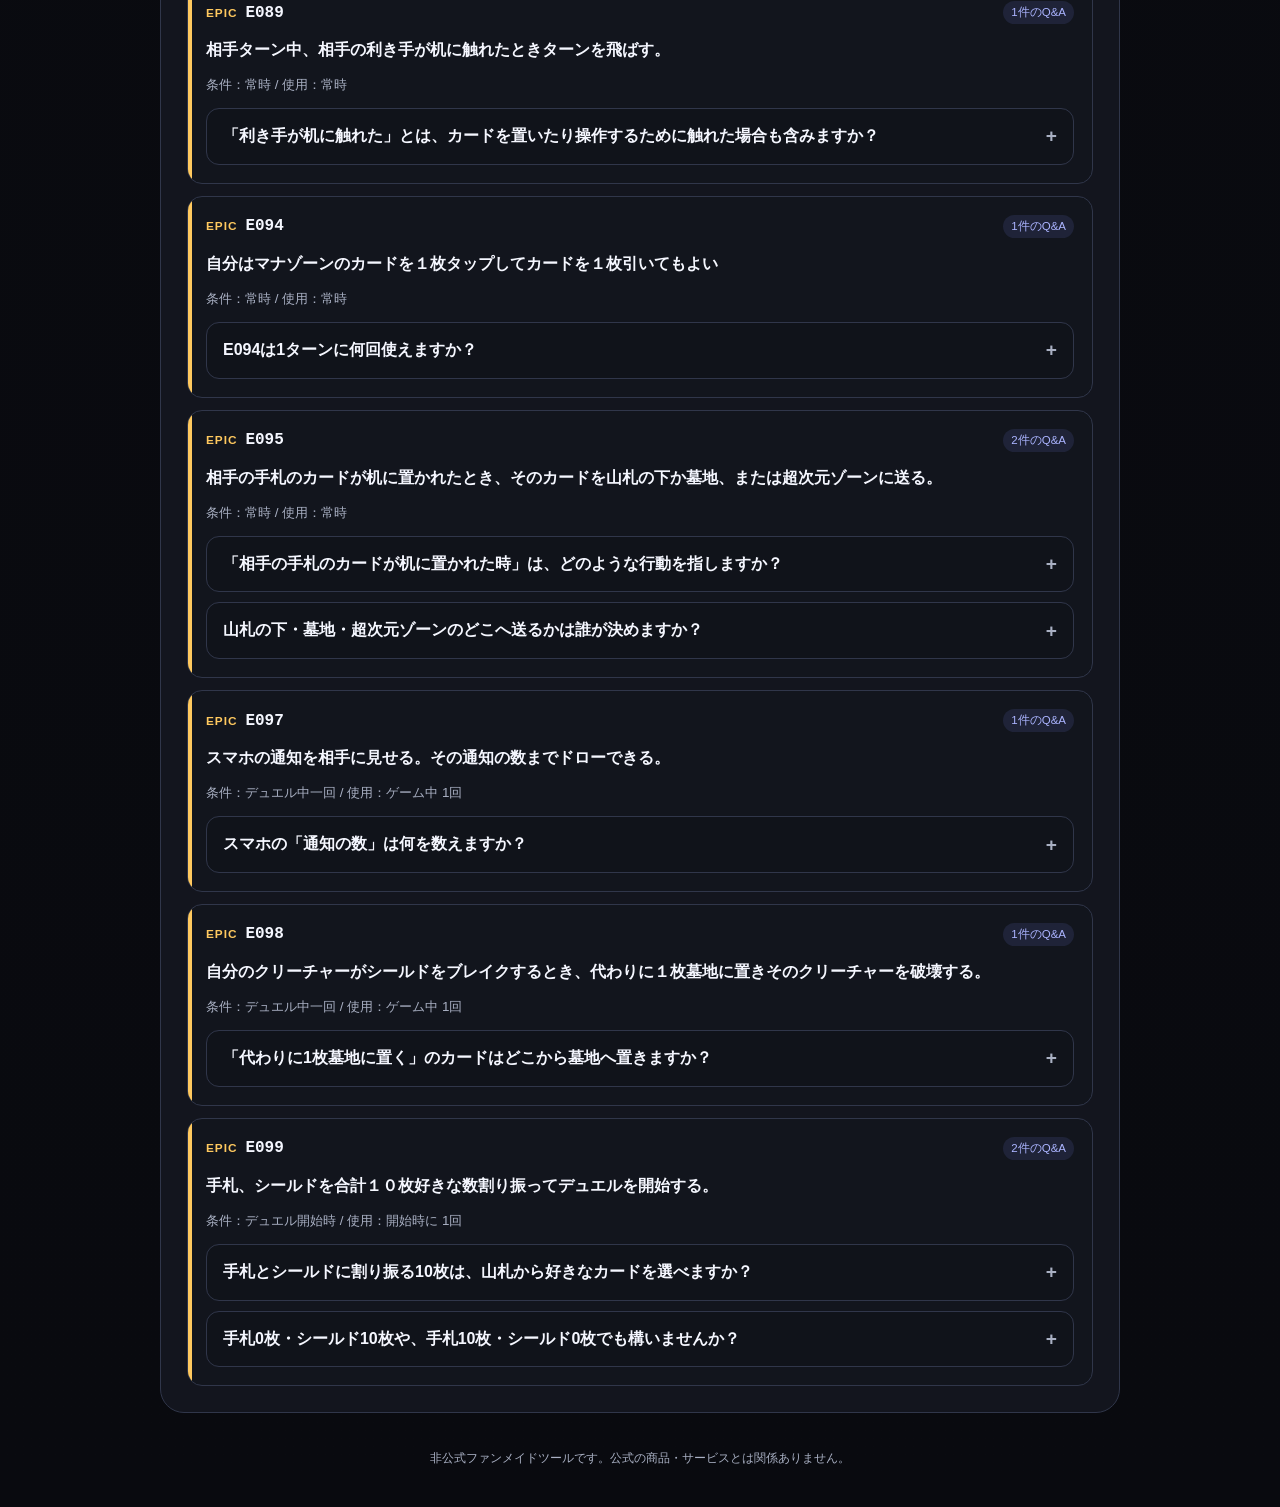
==== commit 44ca7dd3: "Add files via upload" ====
--- a/qa.html
+++ b/qa.html
@@ -5,7 +5,7 @@
   <meta name="viewport" content="width=device-width, initial-scale=1.0" />
   <meta name="description" content="追加能力ジェネレーター 能力処理Q&A" />
   <title>能力Q&A | 追加能力ジェネレーター</title>
-  <link rel="stylesheet" href="./style.css?v=20260819_1120" />
+  <link rel="stylesheet" href="./style.css?v=20260819_1535" />
 </head>
 <body>
   <nav class="site-nav">
@@ -13,6 +13,7 @@
     <div class="nav-links">
       <a class="nav-link" href="./index.html">生成</a>
       <a class="nav-link active" href="./qa.html">Q&amp;A</a>
+      <a class="nav-link" href="./random.html">サイコロ</a>
     </div>
   </nav>
 
--- a/style.css
+++ b/style.css
@@ -753,3 +753,630 @@
   .secondary-actions { grid-template-columns: 1fr 1fr; }
   .qa-current-button { width: 100%; }
 }
+
+
+/* =========================================================
+   Custom App Modal
+   ブラウザ標準 alert / confirm / prompt の代替
+   ========================================================= */
+
+body.modal-open {
+  overflow: hidden;
+}
+
+.app-modal[hidden] {
+  display: none !important;
+}
+
+.app-modal {
+  position: fixed;
+  inset: 0;
+  z-index: 9999;
+  display: grid;
+  place-items: center;
+  padding: 20px;
+}
+
+.app-modal-backdrop {
+  position: absolute;
+  inset: 0;
+  background: rgba(4, 5, 8, 0.74);
+  backdrop-filter: blur(8px);
+  animation: app-modal-fade-in 140ms ease-out;
+}
+
+.app-modal-panel {
+  position: relative;
+  z-index: 1;
+  width: min(460px, 100%);
+  padding: 26px;
+  overflow: hidden;
+  border: 1px solid rgba(255, 255, 255, 0.1);
+  border-radius: 22px;
+  background:
+    radial-gradient(circle at top right, rgba(126, 140, 255, 0.1), transparent 36%),
+    #12151d;
+  box-shadow:
+    0 30px 90px rgba(0, 0, 0, 0.5),
+    inset 0 1px 0 rgba(255, 255, 255, 0.04);
+  animation: app-modal-pop-in 160ms ease-out;
+}
+
+.app-modal-panel::before {
+  content: "";
+  position: absolute;
+  inset: 0 0 auto;
+  height: 3px;
+  background: #7e8cff;
+}
+
+.app-modal-panel.modal-tone-warning::before {
+  background: #ffc95f;
+}
+
+.app-modal-panel.modal-tone-danger::before {
+  background: #ff6b79;
+}
+
+.app-modal-panel.modal-tone-accent::before {
+  background: #79c8ff;
+}
+
+.app-modal-close {
+  position: absolute;
+  top: 14px;
+  right: 14px;
+  display: inline-flex;
+  align-items: center;
+  justify-content: center;
+  width: 34px;
+  height: 34px;
+  padding: 0;
+  border: 1px solid var(--line);
+  border-radius: 10px;
+  background: #171a23;
+  color: var(--muted);
+  font-size: 1.35rem;
+  line-height: 1;
+}
+
+.app-modal-close:hover {
+  color: var(--text);
+  background: #20242f;
+}
+
+.app-modal-icon {
+  display: inline-flex;
+  align-items: center;
+  justify-content: center;
+  width: 40px;
+  height: 40px;
+  margin-bottom: 14px;
+  border-radius: 12px;
+  background: rgba(126, 140, 255, 0.13);
+  color: #aeb6ff;
+  font-size: 0.82rem;
+}
+
+.modal-tone-warning .app-modal-icon {
+  background: rgba(255, 201, 95, 0.12);
+  color: #ffd77f;
+}
+
+.modal-tone-danger .app-modal-icon {
+  background: rgba(255, 107, 121, 0.12);
+  color: #ff9da7;
+}
+
+.modal-tone-accent .app-modal-icon {
+  background: rgba(121, 200, 255, 0.12);
+  color: #9bd7ff;
+}
+
+.app-modal-title {
+  margin: 0;
+  padding-right: 38px;
+  font-size: 1.25rem;
+  letter-spacing: -0.02em;
+}
+
+.app-modal-message {
+  margin: 12px 0 0;
+  color: var(--muted);
+  white-space: pre-line;
+  line-height: 1.75;
+  font-size: 0.92rem;
+}
+
+.app-modal-textarea {
+  width: 100%;
+  min-height: 170px;
+  margin-top: 16px;
+  padding: 13px 14px;
+  resize: vertical;
+  border: 1px solid var(--line);
+  border-radius: 12px;
+  outline: none;
+  background: #0d1016;
+  color: var(--text);
+  font: inherit;
+  line-height: 1.6;
+}
+
+.app-modal-textarea:focus {
+  border-color: rgba(126, 140, 255, 0.72);
+  box-shadow: 0 0 0 3px rgba(126, 140, 255, 0.1);
+}
+
+.app-modal-actions {
+  display: flex;
+  justify-content: flex-end;
+  gap: 10px;
+  margin-top: 22px;
+}
+
+.app-modal-button {
+  min-height: 42px;
+  padding: 0 18px;
+  border-radius: 11px;
+  font-weight: 800;
+}
+
+.modal-cancel-button {
+  border: 1px solid var(--line);
+  background: #181b24;
+  color: var(--muted);
+}
+
+.modal-cancel-button:hover {
+  background: #20242f;
+  color: var(--text);
+}
+
+.modal-confirm-button {
+  border: 1px solid rgba(126, 140, 255, 0.5);
+  background: rgba(126, 140, 255, 0.18);
+  color: var(--text);
+}
+
+.modal-confirm-button:hover {
+  background: rgba(126, 140, 255, 0.28);
+}
+
+.modal-tone-warning .modal-confirm-button {
+  border-color: rgba(255, 201, 95, 0.52);
+  background: rgba(255, 201, 95, 0.15);
+}
+
+.modal-tone-warning .modal-confirm-button:hover {
+  background: rgba(255, 201, 95, 0.25);
+}
+
+.modal-tone-danger .modal-confirm-button {
+  border-color: rgba(255, 107, 121, 0.52);
+  background: rgba(255, 107, 121, 0.15);
+}
+
+.modal-tone-danger .modal-confirm-button:hover {
+  background: rgba(255, 107, 121, 0.25);
+}
+
+.modal-tone-accent .modal-confirm-button {
+  border-color: rgba(121, 200, 255, 0.5);
+  background: rgba(121, 200, 255, 0.14);
+}
+
+.modal-tone-accent .modal-confirm-button:hover {
+  background: rgba(121, 200, 255, 0.24);
+}
+
+@keyframes app-modal-fade-in {
+  from { opacity: 0; }
+  to { opacity: 1; }
+}
+
+@keyframes app-modal-pop-in {
+  from {
+    opacity: 0;
+    transform: translateY(8px) scale(0.985);
+  }
+  to {
+    opacity: 1;
+    transform: translateY(0) scale(1);
+  }
+}
+
+@media (max-width: 520px) {
+  .app-modal {
+    padding: 12px;
+    align-items: end;
+  }
+
+  .app-modal-panel {
+    width: 100%;
+    padding: 22px 18px 18px;
+    border-radius: 20px;
+  }
+
+  .app-modal-actions {
+    display: grid;
+    grid-template-columns: 1fr 1fr;
+  }
+
+  .app-modal-button {
+    width: 100%;
+  }
+
+  .app-modal-actions .modal-confirm-button:only-child {
+    grid-column: 1 / -1;
+  }
+}
+
+
+/* =========================================================
+   Ability-use modal rarity colors
+   NORMAL = blue / RARE = purple / EPIC = gold
+   ========================================================= */
+
+.app-modal-panel.modal-rarity-normal {
+  border-color: rgba(121, 200, 255, 0.34);
+  background:
+    radial-gradient(circle at top right, rgba(121, 200, 255, 0.16), transparent 40%),
+    #12151d;
+  box-shadow:
+    0 30px 90px rgba(0, 0, 0, 0.5),
+    0 0 34px rgba(121, 200, 255, 0.08),
+    inset 0 1px 0 rgba(255, 255, 255, 0.04);
+}
+
+.app-modal-panel.modal-rarity-normal::before {
+  background: var(--normal);
+}
+
+.modal-rarity-normal .app-modal-icon {
+  background: rgba(121, 200, 255, 0.14);
+  color: var(--normal);
+  box-shadow: inset 0 0 0 1px rgba(121, 200, 255, 0.18);
+}
+
+.modal-rarity-normal .app-modal-title {
+  color: var(--normal);
+}
+
+.modal-rarity-normal .modal-confirm-button {
+  border-color: rgba(121, 200, 255, 0.58);
+  background: rgba(121, 200, 255, 0.16);
+  color: #eaf8ff;
+}
+
+.modal-rarity-normal .modal-confirm-button:hover {
+  background: rgba(121, 200, 255, 0.27);
+}
+
+
+.app-modal-panel.modal-rarity-rare {
+  border-color: rgba(217, 149, 255, 0.36);
+  background:
+    radial-gradient(circle at top right, rgba(217, 149, 255, 0.17), transparent 40%),
+    #12151d;
+  box-shadow:
+    0 30px 90px rgba(0, 0, 0, 0.5),
+    0 0 38px rgba(217, 149, 255, 0.09),
+    inset 0 1px 0 rgba(255, 255, 255, 0.04);
+}
+
+.app-modal-panel.modal-rarity-rare::before {
+  background: var(--rare);
+}
+
+.modal-rarity-rare .app-modal-icon {
+  background: rgba(217, 149, 255, 0.14);
+  color: var(--rare);
+  box-shadow: inset 0 0 0 1px rgba(217, 149, 255, 0.18);
+}
+
+.modal-rarity-rare .app-modal-title {
+  color: var(--rare);
+}
+
+.modal-rarity-rare .modal-confirm-button {
+  border-color: rgba(217, 149, 255, 0.6);
+  background: rgba(217, 149, 255, 0.17);
+  color: #f8ecff;
+}
+
+.modal-rarity-rare .modal-confirm-button:hover {
+  background: rgba(217, 149, 255, 0.28);
+}
+
+
+.app-modal-panel.modal-rarity-epic {
+  border-color: rgba(255, 201, 95, 0.42);
+  background:
+    radial-gradient(circle at top right, rgba(255, 201, 95, 0.20), transparent 42%),
+    #15140f;
+  box-shadow:
+    0 30px 90px rgba(0, 0, 0, 0.52),
+    0 0 44px rgba(255, 201, 95, 0.11),
+    inset 0 1px 0 rgba(255, 255, 255, 0.05);
+}
+
+.app-modal-panel.modal-rarity-epic::before {
+  background: var(--epic);
+}
+
+.modal-rarity-epic .app-modal-icon {
+  background: rgba(255, 201, 95, 0.16);
+  color: var(--epic);
+  box-shadow:
+    inset 0 0 0 1px rgba(255, 201, 95, 0.22),
+    0 0 18px rgba(255, 201, 95, 0.08);
+}
+
+.modal-rarity-epic .app-modal-title {
+  color: var(--epic);
+}
+
+.modal-rarity-epic .modal-confirm-button {
+  border-color: rgba(255, 201, 95, 0.68);
+  background: rgba(255, 201, 95, 0.18);
+  color: #fff5d8;
+  box-shadow: 0 0 18px rgba(255, 201, 95, 0.06);
+}
+
+.modal-rarity-epic .modal-confirm-button:hover {
+  background: rgba(255, 201, 95, 0.30);
+}
+
+
+/* =========================================================
+   Dice / Coin page
+   ========================================================= */
+
+.random-page {
+  min-height: calc(100vh - 72px);
+}
+
+.random-hero {
+  margin-bottom: 34px;
+}
+
+.random-tools-grid {
+  display: grid;
+  grid-template-columns: repeat(2, minmax(0, 1fr));
+  gap: 18px;
+}
+
+.random-tool-card {
+  position: relative;
+  overflow: hidden;
+  padding: 28px;
+  border: 1px solid var(--line);
+  border-radius: 24px;
+  background: rgba(21, 24, 33, 0.92);
+  box-shadow: 0 24px 70px rgba(0, 0, 0, 0.25);
+}
+
+.random-tool-card::before {
+  content: "";
+  position: absolute;
+  inset: 0 0 auto;
+  height: 3px;
+}
+
+.dice-tool-card::before {
+  background: linear-gradient(90deg, #79c8ff, #7e8cff);
+}
+
+.coin-tool-card::before {
+  background: linear-gradient(90deg, #ffc95f, #ff9f5f);
+}
+
+.random-tool-symbol {
+  display: grid;
+  place-items: center;
+  width: 68px;
+  height: 68px;
+  margin-bottom: 22px;
+  border-radius: 20px;
+  background: #0f1219;
+  border: 1px solid var(--line);
+  font-size: 2.15rem;
+  line-height: 1;
+}
+
+.dice-tool-card .random-tool-symbol {
+  color: var(--normal);
+  box-shadow: inset 0 0 28px rgba(121, 200, 255, 0.08);
+}
+
+.coin-tool-card .random-tool-symbol {
+  color: var(--epic);
+  box-shadow: inset 0 0 28px rgba(255, 201, 95, 0.08);
+}
+
+.random-tool-card h2 {
+  margin: 0;
+  font-size: 1.65rem;
+}
+
+.random-tool-card > p:not(.eyebrow) {
+  min-height: 3.5em;
+  margin: 12px 0 24px;
+  color: var(--muted);
+  line-height: 1.75;
+}
+
+.random-tool-button {
+  width: 100%;
+  min-height: 50px;
+  border-radius: 13px;
+  font-weight: 900;
+  letter-spacing: 0.02em;
+}
+
+.dice-button {
+  border: 1px solid rgba(121, 200, 255, 0.45);
+  background: rgba(121, 200, 255, 0.13);
+  color: #e9f8ff;
+}
+
+.dice-button:hover {
+  background: rgba(121, 200, 255, 0.22);
+}
+
+.coin-button {
+  border: 1px solid rgba(255, 201, 95, 0.48);
+  background: rgba(255, 201, 95, 0.13);
+  color: #fff4d5;
+}
+
+.coin-button:hover {
+  background: rgba(255, 201, 95, 0.22);
+}
+
+.random-help {
+  margin-top: 18px;
+  padding: 16px 18px;
+  border: 1px solid var(--line);
+  border-radius: 16px;
+  color: var(--muted);
+  background: rgba(15, 18, 25, 0.7);
+}
+
+.random-help p {
+  margin: 0;
+  line-height: 1.75;
+  font-size: 0.9rem;
+}
+
+
+/* Result modal */
+
+.random-result-modal {
+  text-align: center;
+}
+
+.random-result-modal .app-modal-close {
+  text-align: center;
+}
+
+.random-result-icon {
+  margin-left: auto;
+  margin-right: auto;
+  font-size: 1.15rem;
+}
+
+.random-result-label {
+  margin-top: 2px;
+}
+
+.random-result-modal .app-modal-title {
+  padding-right: 0;
+  text-align: center;
+}
+
+.random-result-value {
+  display: grid;
+  place-items: center;
+  min-height: 150px;
+  margin: 20px 0 6px;
+  border: 1px solid var(--line);
+  border-radius: 22px;
+  background: #0c0f15;
+  font-size: clamp(4rem, 18vw, 7rem);
+  font-weight: 950;
+  line-height: 1;
+  letter-spacing: -0.06em;
+}
+
+.random-result-subtext {
+  margin: 10px 0 0;
+  color: var(--muted);
+  font-weight: 800;
+  letter-spacing: 0.12em;
+}
+
+.random-result-modal .app-modal-actions {
+  display: grid;
+  grid-template-columns: 1fr 0.72fr;
+}
+
+.random-close-button {
+  border: 1px solid var(--line);
+  background: #181b24;
+  color: var(--muted);
+}
+
+.random-close-button:hover {
+  background: #20242f;
+  color: var(--text);
+}
+
+.random-mode-dice {
+  border-color: rgba(121, 200, 255, 0.34);
+  background:
+    radial-gradient(circle at top right, rgba(121, 200, 255, 0.16), transparent 40%),
+    #12151d;
+}
+
+.random-mode-dice::before {
+  background: var(--normal);
+}
+
+.random-mode-dice .app-modal-icon,
+.random-mode-dice .app-modal-title,
+.random-mode-dice .random-result-value {
+  color: var(--normal);
+}
+
+.random-mode-dice .modal-confirm-button {
+  border-color: rgba(121, 200, 255, 0.58);
+  background: rgba(121, 200, 255, 0.16);
+  color: #eaf8ff;
+}
+
+.random-mode-dice .modal-confirm-button:hover {
+  background: rgba(121, 200, 255, 0.27);
+}
+
+.random-mode-coin {
+  border-color: rgba(255, 201, 95, 0.42);
+  background:
+    radial-gradient(circle at top right, rgba(255, 201, 95, 0.20), transparent 42%),
+    #15140f;
+}
+
+.random-mode-coin::before {
+  background: var(--epic);
+}
+
+.random-mode-coin .app-modal-icon,
+.random-mode-coin .app-modal-title,
+.random-mode-coin .random-result-value {
+  color: var(--epic);
+}
+
+.random-mode-coin .modal-confirm-button {
+  border-color: rgba(255, 201, 95, 0.68);
+  background: rgba(255, 201, 95, 0.18);
+  color: #fff5d8;
+}
+
+.random-mode-coin .modal-confirm-button:hover {
+  background: rgba(255, 201, 95, 0.30);
+}
+
+@media (max-width: 680px) {
+  .random-tools-grid {
+    grid-template-columns: 1fr;
+  }
+
+  .random-tool-card > p:not(.eyebrow) {
+    min-height: 0;
+  }
+
+  .random-result-modal .app-modal-actions {
+    grid-template-columns: 1fr;
+  }
+}
